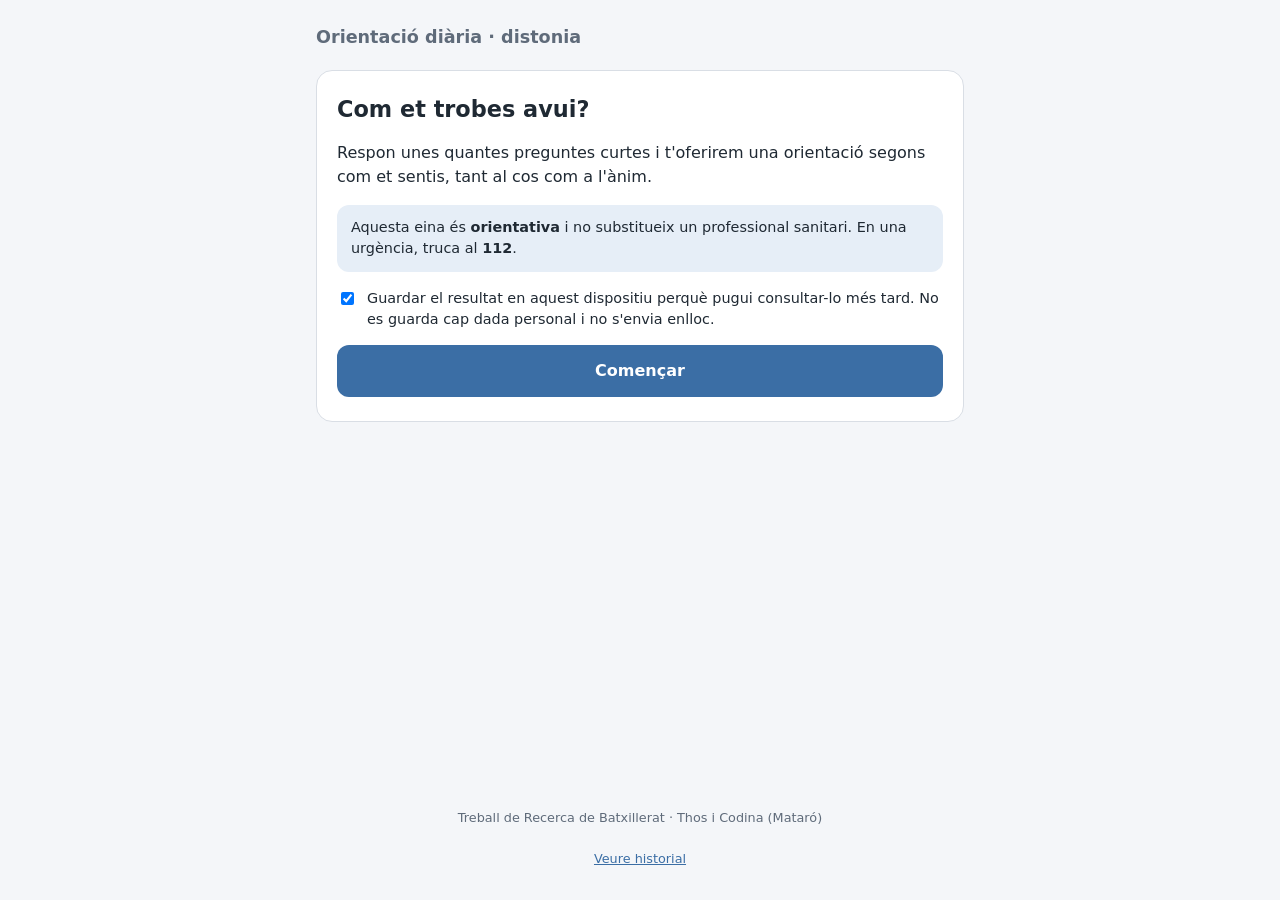
==== index.html @ a8786852 "Add files via upload" ====
<!DOCTYPE html>
<html lang="ca">
<head>
  <meta charset="utf-8">
  <meta name="viewport" content="width=device-width, initial-scale=1">
  <title>Com et trobes avui? · Orientació sobre la distonia</title>
  <style>
    :root {
      --bg: #f4f6f9; --card: #ffffff; --text: #1f2933; --muted: #5f6b7a;
      --accent: #3b6ea5; --accent-soft: #e6eef7; --border: #d9dee5;
      --neutre: #3f8f6b; --fisic: #3b6ea5; --emocional: #8a5fb0;
      --social: #c07a2c; --info: #2f8f9d; --urgent: #c0392b;
    }
    @media (prefers-color-scheme: dark) {
      :root {
        --bg: #14181d; --card: #1d232a; --text: #e8ecf0; --muted: #9aa6b2;
        --accent: #7fb0e6; --accent-soft: #263341; --border: #333c46;
        --neutre: #6fcf9f; --fisic: #7fb0e6; --emocional: #c4a0e8;
        --social: #e8a95c; --info: #6fcbd8; --urgent: #ff7b6b;
      }
    }
    * { box-sizing: border-box; }
    body {
      margin: 0; background: var(--bg); color: var(--text);
      font-family: system-ui, -apple-system, "Segoe UI", Roboto, sans-serif;
      line-height: 1.5; min-height: 100vh; display: flex; flex-direction: column;
    }
    header, main, footer { width: 100%; max-width: 680px; margin: 0 auto; padding: 0 16px; }
    header { padding-top: 24px; padding-bottom: 8px; }
    header h1 { font-size: 1.1rem; margin: 0; color: var(--muted); font-weight: 600; }
    main { flex: 1; padding-top: 12px; padding-bottom: 24px; }
    footer { padding-bottom: 24px; color: var(--muted); font-size: .8rem; text-align: center; }
    footer button { font-size: .8rem; }

    .card { background: var(--card); border: 1px solid var(--border); border-radius: 16px; padding: 24px 20px; }
    h2 { font-size: 1.4rem; line-height: 1.3; margin: 0 0 16px; }
    p { margin: 0 0 14px; }
    .muted { color: var(--muted); font-size: .9rem; }
    .progress { font-size: .85rem; color: var(--muted); margin-bottom: 8px; }
    [hidden] { display: none !important; }

    .opcions { display: flex; flex-direction: column; gap: 10px; margin-top: 8px; }
    button { font: inherit; cursor: pointer; }
    .opcio {
      text-align: left; padding: 14px 16px; border-radius: 12px; color: var(--text);
      background: var(--card); border: 1.5px solid var(--border);
    }
    .opcio:hover, .opcio:focus-visible { border-color: var(--accent); background: var(--accent-soft); outline: none; }
    .primari {
      background: var(--accent); color: #fff; border: none; border-radius: 12px;
      padding: 14px 20px; font-weight: 600; width: 100%;
    }
    @media (prefers-color-scheme: dark) { .primari { color: #0e1318; } }
    .secundari {
      background: none; border: none; color: var(--accent); padding: 8px 0; text-decoration: underline;
    }
    .fila { display: flex; gap: 12px; align-items: center; justify-content: space-between; margin-top: 16px; flex-wrap: wrap; }

    .avis { background: var(--accent-soft); border-radius: 12px; padding: 12px 14px; font-size: .9rem; margin: 16px 0; }
    label.check { display: flex; gap: 10px; align-items: flex-start; font-size: .9rem; margin: 14px 0; }
    label.check input { margin-top: 4px; }

    .final { border-left: 6px solid var(--accent); }
    .final[data-cat="neutre"] { border-left-color: var(--neutre); }
    .final[data-cat="fisic"] { border-left-color: var(--fisic); }
    .final[data-cat="emocional"] { border-left-color: var(--emocional); }
    .final[data-cat="social"] { border-left-color: var(--social); }
    .final[data-cat="info"] { border-left-color: var(--info); }
    .final[data-cat="urgent"] { border-left-color: var(--urgent); background: color-mix(in srgb, var(--urgent) 7%, var(--card)); }
    .etiqueta { display: inline-block; font-size: .75rem; font-weight: 600; padding: 2px 10px; border-radius: 99px; background: var(--accent-soft); color: var(--muted); margin-bottom: 10px; }
    .enllacos { display: flex; flex-direction: column; gap: 8px; margin: 16px 0; }
    .enllac {
      display: block; padding: 12px 14px; border-radius: 12px; border: 1.5px solid var(--border);
      color: var(--accent); text-decoration: none; font-weight: 500;
    }
    .enllac:hover { background: var(--accent-soft); }
    .tel { background: var(--urgent); color: #fff; border-color: var(--urgent); text-align: center; font-weight: 700; }
    .tel:hover { background: var(--urgent); opacity: .9; }

    table { width: 100%; border-collapse: collapse; font-size: .85rem; margin: 12px 0; }
    th, td { text-align: left; padding: 6px 8px; border-bottom: 1px solid var(--border); }
    .resum { margin-top: 20px; padding-top: 14px; border-top: 1px solid var(--border); }
    .resum summary { cursor: pointer; color: var(--muted); font-size: .9rem; }
    .resum ol { padding-left: 20px; font-size: .88rem; color: var(--muted); }
  </style>
</head>
<body>
  <header>
    <h1>Orientació diària · distonia</h1>
  </header>

  <main>
    <!-- PANTALLA D'INICI -->
    <section id="inici" class="card">
      <h2>Com et trobes avui?</h2>
      <p>Respon unes quantes preguntes curtes i t'oferirem una orientació segons com et sentis, tant al cos com a l'ànim.</p>
      <div class="avis">
        Aquesta eina és <strong>orientativa</strong> i no substitueix un professional sanitari.
        En una urgència, truca al <strong>112</strong>.
      </div>
      <label class="check">
        <input type="checkbox" id="guardar" checked>
        <span>Guardar el resultat en aquest dispositiu perquè pugui consultar-lo més tard. No es guarda cap dada personal i no s'envia enlloc.</span>
      </label>
      <button class="primari" id="btn-comencar">Començar</button>
    </section>

    <!-- PREGUNTA -->
    <section id="pregunta" class="card" hidden>
      <div class="progress" id="progres"></div>
      <h2 id="enunciat"></h2>
      <div class="opcions" id="opcions"></div>
      <div class="fila">
        <button class="secundari" id="btn-enrere">← Enrere</button>
        <button class="secundari" id="btn-reiniciar">Tornar a l'inici</button>
      </div>
    </section>

    <!-- RESULTAT -->
    <section id="resultat" class="card final" hidden>
      <span class="etiqueta" id="r-cat"></span>
      <h2 id="r-titol"></h2>
      <p id="r-text"></p>
      <div class="enllacos" id="r-enllacos"></div>
      <div class="avis">Aquesta orientació no és un diagnòstic. Si tens dubtes, consulta el teu metge.</div>
      <button class="primari" id="btn-nou">Fer-ho una altra vegada</button>
      <div class="fila">
        <button class="secundari" id="btn-enrere-r">← Revisar l'última resposta</button>
      </div>
      <details class="resum">
        <summary>Veure el meu recorregut</summary>
        <ol id="r-cami"></ol>
      </details>
    </section>

    <!-- HISTORIAL -->
    <section id="historial" class="card" hidden>
      <h2>Historial en aquest dispositiu</h2>
      <p class="muted">Només es guarda al teu navegador. Si esborres les dades del navegador, desapareix.</p>
      <div id="h-contingut"></div>
      <div class="fila">
        <button class="secundari" id="btn-csv">Descarregar CSV</button>
        <button class="secundari" id="btn-esborrar">Esborrar historial</button>
        <button class="secundari" id="btn-tancar-h">Tancar</button>
      </div>
    </section>
  </main>

  <footer>
    <p>Treball de Recerca de Batxillerat · Thos i Codina (Mataró)</p>
    <button class="secundari" id="btn-historial">Veure historial</button>
  </footer>

  <script src="arbre.js"></script>
  <script>
    const $ = (id) => document.getElementById(id);
    const CLAU = "distonia_historial_v1";
    const seccions = ["inici", "pregunta", "resultat", "historial"];

    let actual = INICI;       // codi del node que es mostra
    let cami = [];            // [{id, i}] respostes donades
    let guardatTs = null;     // marca de temps del registre guardat en aquest recorregut
    let seccioAnterior = "inici";

    function mostra(nom) {
      seccions.forEach((s) => { $(s).hidden = s !== nom; });
      window.scrollTo({ top: 0 });
    }

    function comencar() {
      actual = INICI; cami = []; guardatTs = null;
      renderPregunta();
    }

    function renderPregunta() {
      const n = NODES[actual];
      $("progres").textContent = "Pregunta " + (cami.length + 1);
      $("enunciat").textContent = n.t;
      const cont = $("opcions");
      cont.replaceChildren();
      n.o.forEach(([text], i) => {
        const b = document.createElement("button");
        b.className = "opcio";
        b.textContent = text;
        b.addEventListener("click", () => triar(i));
        cont.appendChild(b);
      });
      $("btn-enrere").style.visibility = cami.length ? "visible" : "hidden";
      mostra("pregunta");
    }

    function triar(i) {
      cami.push({ id: actual, i });
      const seguent = NODES[actual].o[i][1];
      if (FINALS[seguent]) {
        renderResultat(seguent);
      } else {
        actual = seguent;
        renderPregunta();
      }
    }

    function enrere() {
      if (!cami.length) return;
      eliminaGuardat();
      const ultim = cami.pop();
      actual = ultim.id;
      renderPregunta();
    }

    function renderResultat(codi) {
      const f = FINALS[codi];
      const sec = $("resultat");
      sec.dataset.cat = f.cat;
      $("r-cat").textContent = CATEGORIES[f.cat];
      $("r-titol").textContent = f.titol;
      $("r-text").textContent = f.text;

      const cont = $("r-enllacos");
      cont.replaceChildren();
      (f.tels || []).forEach(([etiq, num]) => {
        const a = document.createElement("a");
        a.className = "enllac tel";
        a.href = "tel:" + num;
        a.textContent = etiq;
        cont.appendChild(a);
      });
      (f.links || []).forEach(([etiq, url]) => {
        const a = document.createElement("a");
        a.className = "enllac";
        a.href = url; a.target = "_blank"; a.rel = "noopener noreferrer";
        a.textContent = etiq + " ↗";
        cont.appendChild(a);
      });

      const ol = $("r-cami");
      ol.replaceChildren();
      cami.forEach(({ id, i }) => {
        const li = document.createElement("li");
        li.textContent = NODES[id].t + " → " + NODES[id].o[i][0];
        ol.appendChild(li);
      });

      if ($("guardar").checked) guardaResultat(codi);
      mostra("resultat");
    }

    // ---------- Historial (localStorage, anònim) ----------
    function llegeixHistorial() {
      try { return JSON.parse(localStorage.getItem(CLAU)) || []; } catch (e) { return []; }
    }
    function escriuHistorial(llista) {
      try { localStorage.setItem(CLAU, JSON.stringify(llista)); } catch (e) { /* sense emmagatzematge */ }
    }
    function guardaResultat(codi) {
      const ts = Date.now();
      guardatTs = ts;
      const llista = llegeixHistorial();
      llista.push({
        ts,
        data: new Date(ts).toISOString(),
        cami: cami.map((p) => p.id + ":" + p.i).join(">"),
        final: codi,
        categoria: FINALS[codi].cat,
        preguntes: cami.length
      });
      escriuHistorial(llista);
    }
    function eliminaGuardat() {
      if (guardatTs === null) return;
      escriuHistorial(llegeixHistorial().filter((r) => r.ts !== guardatTs));
      guardatTs = null;
    }
    function mostraHistorial() {
      seccioAnterior = seccions.find((s) => !$(s).hidden) || "inici";
      const llista = llegeixHistorial();
      const cont = $("h-contingut");
      cont.replaceChildren();
      if (!llista.length) {
        const p = document.createElement("p");
        p.textContent = "Encara no hi ha cap resultat guardat.";
        cont.appendChild(p);
      } else {
        const t = document.createElement("table");
        t.innerHTML = "<thead><tr><th>Data</th><th>Final</th><th>Tipus</th></tr></thead>";
        const tb = document.createElement("tbody");
        llista.slice().reverse().forEach((r) => {
          const tr = document.createElement("tr");
          [new Date(r.ts).toLocaleString("ca-ES"), FINALS[r.final] ? FINALS[r.final].titol : r.final, CATEGORIES[r.categoria] || r.categoria]
            .forEach((v) => { const td = document.createElement("td"); td.textContent = v; tr.appendChild(td); });
          tb.appendChild(tr);
        });
        t.appendChild(tb);
        cont.appendChild(t);
      }
      mostra("historial");
    }
    function descarregaCSV() {
      const llista = llegeixHistorial();
      const cap = ["data", "cami", "final", "categoria", "preguntes"];
      const files = llista.map((r) => cap.map((c) => '"' + String(r[c]).replace(/"/g, '""') + '"').join(","));
      const csv = [cap.join(",")].concat(files).join("\n");
      const a = document.createElement("a");
      a.href = URL.createObjectURL(new Blob([csv], { type: "text/csv;charset=utf-8" }));
      a.download = "historial_distonia.csv";
      a.click();
      URL.revokeObjectURL(a.href);
    }

    // ---------- Esdeveniments ----------
    $("btn-comencar").addEventListener("click", comencar);
    $("btn-enrere").addEventListener("click", enrere);
    $("btn-enrere-r").addEventListener("click", enrere);
    $("btn-reiniciar").addEventListener("click", () => { cami = []; guardatTs = null; mostra("inici"); });
    $("btn-nou").addEventListener("click", comencar);
    $("btn-historial").addEventListener("click", mostraHistorial);
    $("btn-tancar-h").addEventListener("click", () => mostra(seccioAnterior === "historial" ? "inici" : seccioAnterior));
    $("btn-csv").addEventListener("click", descarregaCSV);
    $("btn-esborrar").addEventListener("click", () => {
      if (confirm("Vols esborrar tot l'historial d'aquest dispositiu?")) { escriuHistorial([]); mostraHistorial(); }
    });
  </script>
</body>
</html>
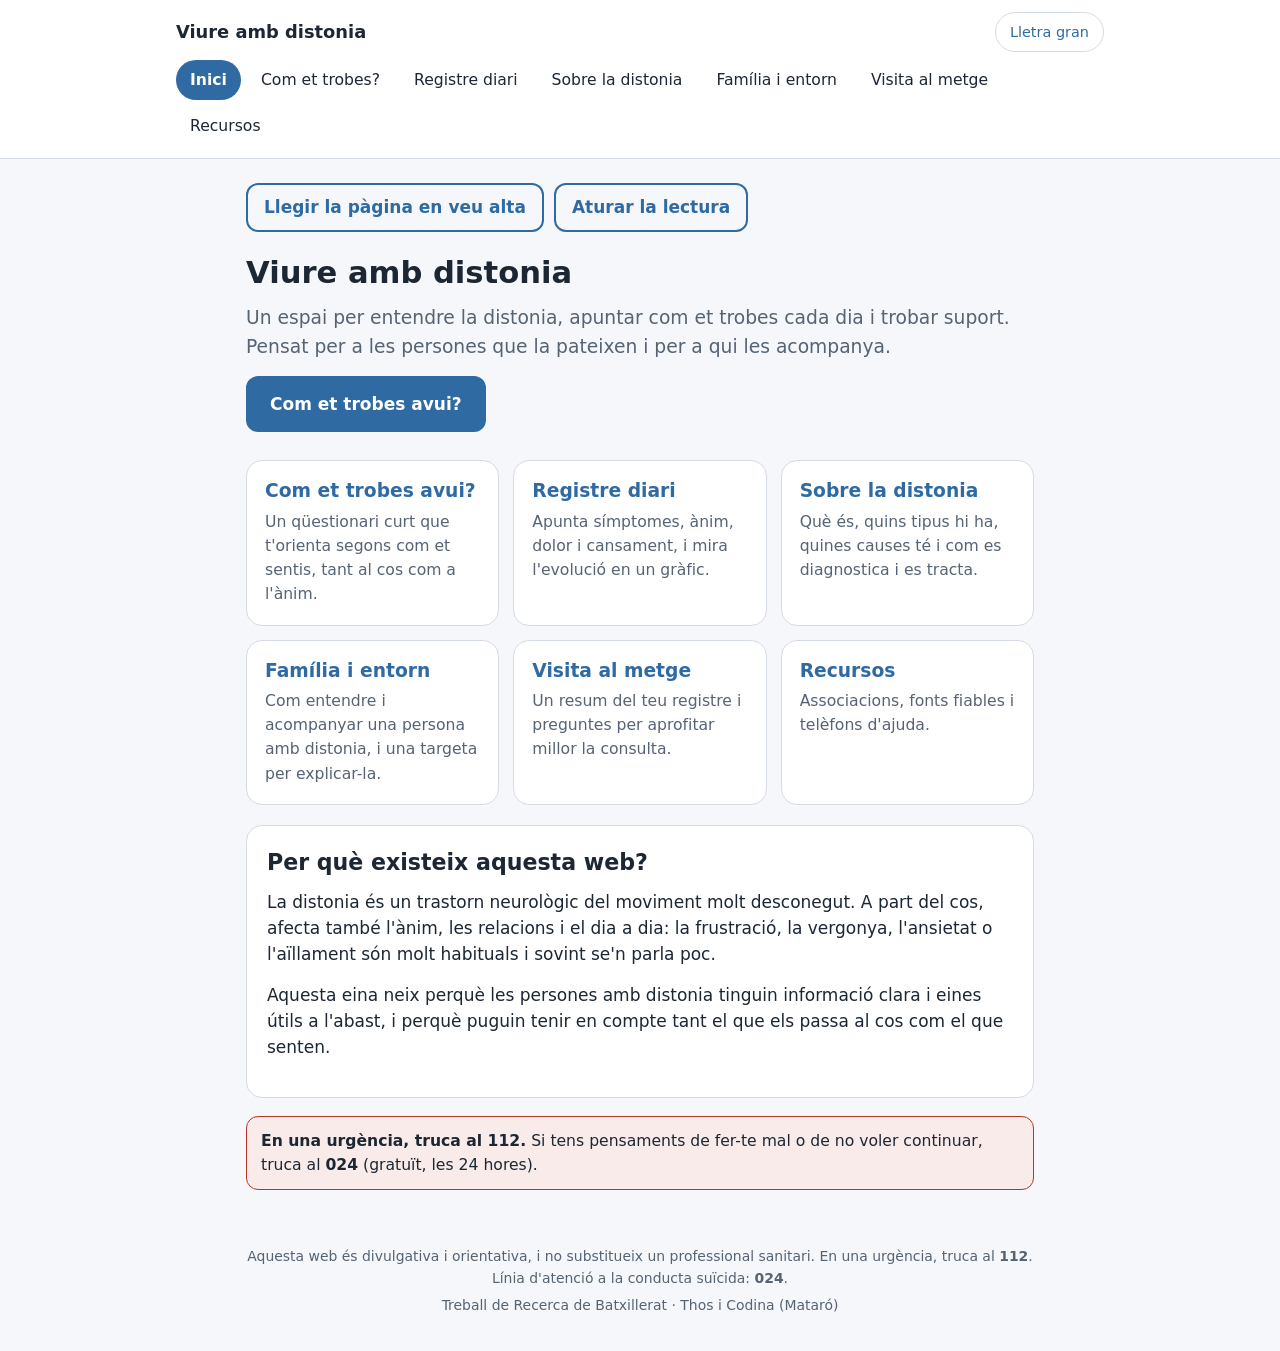
==== commit df1fcd49: "Add files via upload" ====
--- a/index.html
+++ b/index.html
@@ -3,322 +3,60 @@
 <head>
   <meta charset="utf-8">
   <meta name="viewport" content="width=device-width, initial-scale=1">
-  <title>Com et trobes avui? · Orientació sobre la distonia</title>
-  <style>
-    :root {
-      --bg: #f4f6f9; --card: #ffffff; --text: #1f2933; --muted: #5f6b7a;
-      --accent: #3b6ea5; --accent-soft: #e6eef7; --border: #d9dee5;
-      --neutre: #3f8f6b; --fisic: #3b6ea5; --emocional: #8a5fb0;
-      --social: #c07a2c; --info: #2f8f9d; --urgent: #c0392b;
-    }
-    @media (prefers-color-scheme: dark) {
-      :root {
-        --bg: #14181d; --card: #1d232a; --text: #e8ecf0; --muted: #9aa6b2;
-        --accent: #7fb0e6; --accent-soft: #263341; --border: #333c46;
-        --neutre: #6fcf9f; --fisic: #7fb0e6; --emocional: #c4a0e8;
-        --social: #e8a95c; --info: #6fcbd8; --urgent: #ff7b6b;
-      }
-    }
-    * { box-sizing: border-box; }
-    body {
-      margin: 0; background: var(--bg); color: var(--text);
-      font-family: system-ui, -apple-system, "Segoe UI", Roboto, sans-serif;
-      line-height: 1.5; min-height: 100vh; display: flex; flex-direction: column;
-    }
-    header, main, footer { width: 100%; max-width: 680px; margin: 0 auto; padding: 0 16px; }
-    header { padding-top: 24px; padding-bottom: 8px; }
-    header h1 { font-size: 1.1rem; margin: 0; color: var(--muted); font-weight: 600; }
-    main { flex: 1; padding-top: 12px; padding-bottom: 24px; }
-    footer { padding-bottom: 24px; color: var(--muted); font-size: .8rem; text-align: center; }
-    footer button { font-size: .8rem; }
+  <meta name="description" content="Informació, orientació i registre diari per a persones amb distonia i per a qui les acompanya.">
+  <title>Viure amb distonia · Informació, orientació i acompanyament</title>
+  <link rel="stylesheet" href="style.css">
+</head>
+<body data-llegir>
+  <div id="capcalera"></div>
 
-    .card { background: var(--card); border: 1px solid var(--border); border-radius: 16px; padding: 24px 20px; }
-    h2 { font-size: 1.4rem; line-height: 1.3; margin: 0 0 16px; }
-    p { margin: 0 0 14px; }
-    .muted { color: var(--muted); font-size: .9rem; }
-    .progress { font-size: .85rem; color: var(--muted); margin-bottom: 8px; }
-    [hidden] { display: none !important; }
-
-    .opcions { display: flex; flex-direction: column; gap: 10px; margin-top: 8px; }
-    button { font: inherit; cursor: pointer; }
-    .opcio {
-      text-align: left; padding: 14px 16px; border-radius: 12px; color: var(--text);
-      background: var(--card); border: 1.5px solid var(--border);
-    }
-    .opcio:hover, .opcio:focus-visible { border-color: var(--accent); background: var(--accent-soft); outline: none; }
-    .primari {
-      background: var(--accent); color: #fff; border: none; border-radius: 12px;
-      padding: 14px 20px; font-weight: 600; width: 100%;
-    }
-    @media (prefers-color-scheme: dark) { .primari { color: #0e1318; } }
-    .secundari {
-      background: none; border: none; color: var(--accent); padding: 8px 0; text-decoration: underline;
-    }
-    .fila { display: flex; gap: 12px; align-items: center; justify-content: space-between; margin-top: 16px; flex-wrap: wrap; }
-
-    .avis { background: var(--accent-soft); border-radius: 12px; padding: 12px 14px; font-size: .9rem; margin: 16px 0; }
-    label.check { display: flex; gap: 10px; align-items: flex-start; font-size: .9rem; margin: 14px 0; }
-    label.check input { margin-top: 4px; }
-
-    .final { border-left: 6px solid var(--accent); }
-    .final[data-cat="neutre"] { border-left-color: var(--neutre); }
-    .final[data-cat="fisic"] { border-left-color: var(--fisic); }
-    .final[data-cat="emocional"] { border-left-color: var(--emocional); }
-    .final[data-cat="social"] { border-left-color: var(--social); }
-    .final[data-cat="info"] { border-left-color: var(--info); }
-    .final[data-cat="urgent"] { border-left-color: var(--urgent); background: color-mix(in srgb, var(--urgent) 7%, var(--card)); }
-    .etiqueta { display: inline-block; font-size: .75rem; font-weight: 600; padding: 2px 10px; border-radius: 99px; background: var(--accent-soft); color: var(--muted); margin-bottom: 10px; }
-    .enllacos { display: flex; flex-direction: column; gap: 8px; margin: 16px 0; }
-    .enllac {
-      display: block; padding: 12px 14px; border-radius: 12px; border: 1.5px solid var(--border);
-      color: var(--accent); text-decoration: none; font-weight: 500;
-    }
-    .enllac:hover { background: var(--accent-soft); }
-    .tel { background: var(--urgent); color: #fff; border-color: var(--urgent); text-align: center; font-weight: 700; }
-    .tel:hover { background: var(--urgent); opacity: .9; }
-
-    table { width: 100%; border-collapse: collapse; font-size: .85rem; margin: 12px 0; }
-    th, td { text-align: left; padding: 6px 8px; border-bottom: 1px solid var(--border); }
-    .resum { margin-top: 20px; padding-top: 14px; border-top: 1px solid var(--border); }
-    .resum summary { cursor: pointer; color: var(--muted); font-size: .9rem; }
-    .resum ol { padding-left: 20px; font-size: .88rem; color: var(--muted); }
-  </style>
-</head>
-<body>
-  <header>
-    <h1>Orientació diària · distonia</h1>
-  </header>
-
-  <main>
-    <!-- PANTALLA D'INICI -->
-    <section id="inici" class="card">
-      <h2>Com et trobes avui?</h2>
-      <p>Respon unes quantes preguntes curtes i t'oferirem una orientació segons com et sentis, tant al cos com a l'ànim.</p>
-      <div class="avis">
-        Aquesta eina és <strong>orientativa</strong> i no substitueix un professional sanitari.
-        En una urgència, truca al <strong>112</strong>.
-      </div>
-      <label class="check">
-        <input type="checkbox" id="guardar" checked>
-        <span>Guardar el resultat en aquest dispositiu perquè pugui consultar-lo més tard. No es guarda cap dada personal i no s'envia enlloc.</span>
-      </label>
-      <button class="primari" id="btn-comencar">Començar</button>
+  <main id="contingut">
+    <section class="hero">
+      <h1>Viure amb distonia</h1>
+      <p class="lead">Un espai per entendre la distonia, apuntar com et trobes cada dia i trobar suport. Pensat per a les persones que la pateixen i per a qui les acompanya.</p>
+      <a class="btn" href="orientacio.html">Com et trobes avui?</a>
     </section>
 
-    <!-- PREGUNTA -->
-    <section id="pregunta" class="card" hidden>
-      <div class="progress" id="progres"></div>
-      <h2 id="enunciat"></h2>
-      <div class="opcions" id="opcions"></div>
-      <div class="fila">
-        <button class="secundari" id="btn-enrere">← Enrere</button>
-        <button class="secundari" id="btn-reiniciar">Tornar a l'inici</button>
-      </div>
+    <section class="graella" aria-label="Seccions de la web">
+      <a class="targeta" href="orientacio.html">
+        <h2>Com et trobes avui?</h2>
+        <p>Un qüestionari curt que t'orienta segons com et sentis, tant al cos com a l'ànim.</p>
+      </a>
+      <a class="targeta" href="registre.html">
+        <h2>Registre diari</h2>
+        <p>Apunta símptomes, ànim, dolor i cansament, i mira l'evolució en un gràfic.</p>
+      </a>
+      <a class="targeta" href="informacio.html">
+        <h2>Sobre la distonia</h2>
+        <p>Què és, quins tipus hi ha, quines causes té i com es diagnostica i es tracta.</p>
+      </a>
+      <a class="targeta" href="entorn.html">
+        <h2>Família i entorn</h2>
+        <p>Com entendre i acompanyar una persona amb distonia, i una targeta per explicar-la.</p>
+      </a>
+      <a class="targeta" href="visita.html">
+        <h2>Visita al metge</h2>
+        <p>Un resum del teu registre i preguntes per aprofitar millor la consulta.</p>
+      </a>
+      <a class="targeta" href="recursos.html">
+        <h2>Recursos</h2>
+        <p>Associacions, fonts fiables i telèfons d'ajuda.</p>
+      </a>
     </section>
 
-    <!-- RESULTAT -->
-    <section id="resultat" class="card final" hidden>
-      <span class="etiqueta" id="r-cat"></span>
-      <h2 id="r-titol"></h2>
-      <p id="r-text"></p>
-      <div class="enllacos" id="r-enllacos"></div>
-      <div class="avis">Aquesta orientació no és un diagnòstic. Si tens dubtes, consulta el teu metge.</div>
-      <button class="primari" id="btn-nou">Fer-ho una altra vegada</button>
-      <div class="fila">
-        <button class="secundari" id="btn-enrere-r">← Revisar l'última resposta</button>
-      </div>
-      <details class="resum">
-        <summary>Veure el meu recorregut</summary>
-        <ol id="r-cami"></ol>
-      </details>
+    <section class="card">
+      <h2>Per què existeix aquesta web?</h2>
+      <p>La distonia és un trastorn neurològic del moviment molt desconegut. A part del cos, afecta també l'ànim, les relacions i el dia a dia: la frustració, la vergonya, l'ansietat o l'aïllament són molt habituals i sovint se'n parla poc.</p>
+      <p>Aquesta eina neix perquè les persones amb distonia tinguin informació clara i eines útils a l'abast, i perquè puguin tenir en compte tant el que els passa al cos com el que senten.</p>
     </section>
 
-    <!-- HISTORIAL -->
-    <section id="historial" class="card" hidden>
-      <h2>Historial en aquest dispositiu</h2>
-      <p class="muted">Només es guarda al teu navegador. Si esborres les dades del navegador, desapareix.</p>
-      <div id="h-contingut"></div>
-      <div class="fila">
-        <button class="secundari" id="btn-csv">Descarregar CSV</button>
-        <button class="secundari" id="btn-esborrar">Esborrar historial</button>
-        <button class="secundari" id="btn-tancar-h">Tancar</button>
-      </div>
-    </section>
+    <div class="avis urgent">
+      <strong>En una urgència, truca al 112.</strong> Si tens pensaments de fer-te mal o de no voler continuar, truca al <strong>024</strong> (gratuït, les 24 hores).
+    </div>
   </main>
 
-  <footer>
-    <p>Treball de Recerca de Batxillerat · Thos i Codina (Mataró)</p>
-    <button class="secundari" id="btn-historial">Veure historial</button>
-  </footer>
-
-  <script src="arbre.js"></script>
-  <script>
-    const $ = (id) => document.getElementById(id);
-    const CLAU = "distonia_historial_v1";
-    const seccions = ["inici", "pregunta", "resultat", "historial"];
-
-    let actual = INICI;       // codi del node que es mostra
-    let cami = [];            // [{id, i}] respostes donades
-    let guardatTs = null;     // marca de temps del registre guardat en aquest recorregut
-    let seccioAnterior = "inici";
-
-    function mostra(nom) {
-      seccions.forEach((s) => { $(s).hidden = s !== nom; });
-      window.scrollTo({ top: 0 });
-    }
-
-    function comencar() {
-      actual = INICI; cami = []; guardatTs = null;
-      renderPregunta();
-    }
-
-    function renderPregunta() {
-      const n = NODES[actual];
-      $("progres").textContent = "Pregunta " + (cami.length + 1);
-      $("enunciat").textContent = n.t;
-      const cont = $("opcions");
-      cont.replaceChildren();
-      n.o.forEach(([text], i) => {
-        const b = document.createElement("button");
-        b.className = "opcio";
-        b.textContent = text;
-        b.addEventListener("click", () => triar(i));
-        cont.appendChild(b);
-      });
-      $("btn-enrere").style.visibility = cami.length ? "visible" : "hidden";
-      mostra("pregunta");
-    }
-
-    function triar(i) {
-      cami.push({ id: actual, i });
-      const seguent = NODES[actual].o[i][1];
-      if (FINALS[seguent]) {
-        renderResultat(seguent);
-      } else {
-        actual = seguent;
-        renderPregunta();
-      }
-    }
-
-    function enrere() {
-      if (!cami.length) return;
-      eliminaGuardat();
-      const ultim = cami.pop();
-      actual = ultim.id;
-      renderPregunta();
-    }
-
-    function renderResultat(codi) {
-      const f = FINALS[codi];
-      const sec = $("resultat");
-      sec.dataset.cat = f.cat;
-      $("r-cat").textContent = CATEGORIES[f.cat];
-      $("r-titol").textContent = f.titol;
-      $("r-text").textContent = f.text;
-
-      const cont = $("r-enllacos");
-      cont.replaceChildren();
-      (f.tels || []).forEach(([etiq, num]) => {
-        const a = document.createElement("a");
-        a.className = "enllac tel";
-        a.href = "tel:" + num;
-        a.textContent = etiq;
-        cont.appendChild(a);
-      });
-      (f.links || []).forEach(([etiq, url]) => {
-        const a = document.createElement("a");
-        a.className = "enllac";
-        a.href = url; a.target = "_blank"; a.rel = "noopener noreferrer";
-        a.textContent = etiq + " ↗";
-        cont.appendChild(a);
-      });
-
-      const ol = $("r-cami");
-      ol.replaceChildren();
-      cami.forEach(({ id, i }) => {
-        const li = document.createElement("li");
-        li.textContent = NODES[id].t + " → " + NODES[id].o[i][0];
-        ol.appendChild(li);
-      });
-
-      if ($("guardar").checked) guardaResultat(codi);
-      mostra("resultat");
-    }
-
-    // ---------- Historial (localStorage, anònim) ----------
-    function llegeixHistorial() {
-      try { return JSON.parse(localStorage.getItem(CLAU)) || []; } catch (e) { return []; }
-    }
-    function escriuHistorial(llista) {
-      try { localStorage.setItem(CLAU, JSON.stringify(llista)); } catch (e) { /* sense emmagatzematge */ }
-    }
-    function guardaResultat(codi) {
-      const ts = Date.now();
-      guardatTs = ts;
-      const llista = llegeixHistorial();
-      llista.push({
-        ts,
-        data: new Date(ts).toISOString(),
-        cami: cami.map((p) => p.id + ":" + p.i).join(">"),
-        final: codi,
-        categoria: FINALS[codi].cat,
-        preguntes: cami.length
-      });
-      escriuHistorial(llista);
-    }
-    function eliminaGuardat() {
-      if (guardatTs === null) return;
-      escriuHistorial(llegeixHistorial().filter((r) => r.ts !== guardatTs));
-      guardatTs = null;
-    }
-    function mostraHistorial() {
-      seccioAnterior = seccions.find((s) => !$(s).hidden) || "inici";
-      const llista = llegeixHistorial();
-      const cont = $("h-contingut");
-      cont.replaceChildren();
-      if (!llista.length) {
-        const p = document.createElement("p");
-        p.textContent = "Encara no hi ha cap resultat guardat.";
-        cont.appendChild(p);
-      } else {
-        const t = document.createElement("table");
-        t.innerHTML = "<thead><tr><th>Data</th><th>Final</th><th>Tipus</th></tr></thead>";
-        const tb = document.createElement("tbody");
-        llista.slice().reverse().forEach((r) => {
-          const tr = document.createElement("tr");
-          [new Date(r.ts).toLocaleString("ca-ES"), FINALS[r.final] ? FINALS[r.final].titol : r.final, CATEGORIES[r.categoria] || r.categoria]
-            .forEach((v) => { const td = document.createElement("td"); td.textContent = v; tr.appendChild(td); });
-          tb.appendChild(tr);
-        });
-        t.appendChild(tb);
-        cont.appendChild(t);
-      }
-      mostra("historial");
-    }
-    function descarregaCSV() {
-      const llista = llegeixHistorial();
-      const cap = ["data", "cami", "final", "categoria", "preguntes"];
-      const files = llista.map((r) => cap.map((c) => '"' + String(r[c]).replace(/"/g, '""') + '"').join(","));
-      const csv = [cap.join(",")].concat(files).join("\n");
-      const a = document.createElement("a");
-      a.href = URL.createObjectURL(new Blob([csv], { type: "text/csv;charset=utf-8" }));
-      a.download = "historial_distonia.csv";
-      a.click();
-      URL.revokeObjectURL(a.href);
-    }
-
-    // ---------- Esdeveniments ----------
-    $("btn-comencar").addEventListener("click", comencar);
-    $("btn-enrere").addEventListener("click", enrere);
-    $("btn-enrere-r").addEventListener("click", enrere);
-    $("btn-reiniciar").addEventListener("click", () => { cami = []; guardatTs = null; mostra("inici"); });
-    $("btn-nou").addEventListener("click", comencar);
-    $("btn-historial").addEventListener("click", mostraHistorial);
-    $("btn-tancar-h").addEventListener("click", () => mostra(seccioAnterior === "historial" ? "inici" : seccioAnterior));
-    $("btn-csv").addEventListener("click", descarregaCSV);
-    $("btn-esborrar").addEventListener("click", () => {
-      if (confirm("Vols esborrar tot l'historial d'aquest dispositiu?")) { escriuHistorial([]); mostraHistorial(); }
-    });
-  </script>
+  <div id="peu"></div>
+  <script src="common.js"></script>
+  <script src="veu.js"></script>
 </body>
 </html>
--- a/style.css
+++ b/style.css
@@ -0,0 +1,180 @@
+/* ============================================================
+   ESTIL COMÚ DE LA WEB
+   Pensat per ser fàcil de llegir i de prémer (botons grans),
+   amb mode fosc automàtic i un botó de "lletra gran".
+   ============================================================ */
+:root {
+  --bg: #f5f7fa; --card: #ffffff; --text: #1c2733; --muted: #566373;
+  --accent: #2f6aa3; --accent-soft: #e5eef8; --on-accent: #ffffff; --border: #d5dce4;
+  --neutre: #2f8660; --fisic: #2f6aa3; --emocional: #7d52a8;
+  --social: #b86d1c; --info: #23828f; --urgent: #b5372a;
+  --radius: 16px;
+}
+@media (prefers-color-scheme: dark) {
+  :root {
+    --bg: #13171c; --card: #1c2229; --text: #e9edf1; --muted: #a0abb7;
+    --accent: #7fb0e6; --accent-soft: #263341; --on-accent: #0e1318; --border: #323b45;
+    --neutre: #6fcf9f; --fisic: #7fb0e6; --emocional: #c4a0e8;
+    --social: #e8a95c; --info: #6fcbd8; --urgent: #ff8a7a;
+  }
+}
+* { box-sizing: border-box; }
+html { font-size: 17px; }
+html.gran { font-size: 21px; }
+body {
+  margin: 0; background: var(--bg); color: var(--text);
+  font-family: system-ui, -apple-system, "Segoe UI", Roboto, sans-serif;
+  line-height: 1.55; min-height: 100vh; display: flex; flex-direction: column;
+}
+a { color: var(--accent); }
+h1 { font-size: 1.8rem; line-height: 1.25; margin: 0 0 12px; }
+h2 { font-size: 1.3rem; line-height: 1.3; margin: 0 0 12px; }
+h3 { font-size: 1.1rem; margin: 18px 0 6px; }
+p { margin: 0 0 14px; }
+ul, ol { margin: 0 0 14px; padding-left: 22px; }
+li { margin-bottom: 6px; }
+[hidden] { display: none !important; }
+.muted { color: var(--muted); font-size: .9rem; }
+.lead { font-size: 1.1rem; color: var(--muted); }
+
+/* ---------- Capçalera i menú ---------- */
+.salta { position: absolute; left: -999px; top: 0; background: var(--accent); color: var(--on-accent); padding: 10px 14px; z-index: 10; }
+.salta:focus { left: 8px; top: 8px; }
+.cap { background: var(--card); border-bottom: 1px solid var(--border); }
+.cap-in { max-width: 960px; margin: 0 auto; padding: 12px 16px 4px; display: flex; flex-wrap: wrap; gap: 8px 16px; align-items: center; justify-content: space-between; }
+.marca { font-weight: 700; color: var(--text); text-decoration: none; font-size: 1.05rem; }
+.btn-mida { font: inherit; font-size: .85rem; cursor: pointer; background: none; color: var(--accent); border: 1.5px solid var(--border); border-radius: 99px; padding: 6px 14px; min-height: 40px; }
+.btn-mida[aria-pressed="true"] { background: var(--accent-soft); border-color: var(--accent); }
+.cap nav { max-width: 960px; margin: 0 auto; padding: 4px 16px 12px; }
+.cap nav ul { list-style: none; margin: 0; padding: 0; display: flex; flex-wrap: wrap; gap: 6px; }
+.cap nav li { margin: 0; }
+.cap nav a { display: block; padding: 8px 14px; border-radius: 99px; text-decoration: none; color: var(--text); font-size: .92rem; min-height: 40px; }
+.cap nav a:hover { background: var(--accent-soft); }
+.cap nav a[aria-current="page"] { background: var(--accent); color: var(--on-accent); font-weight: 600; }
+
+main { width: 100%; max-width: 820px; margin: 0 auto; padding: 24px 16px 32px; flex: 1; }
+.pie { max-width: 820px; margin: 0 auto; padding: 8px 16px 28px; color: var(--muted); font-size: .82rem; text-align: center; width: 100%; }
+.pie p { margin-bottom: 6px; }
+
+/* ---------- Components ---------- */
+.card { background: var(--card); border: 1px solid var(--border); border-radius: var(--radius); padding: 22px 20px; margin-bottom: 18px; }
+.avis { background: var(--accent-soft); border-radius: 12px; padding: 12px 14px; font-size: .92rem; margin: 16px 0; }
+.avis.urgent { background: color-mix(in srgb, var(--urgent) 10%, var(--card)); border: 1.5px solid var(--urgent); }
+.error { color: var(--urgent); font-weight: 600; }
+
+.btn, .btn-sec {
+  display: inline-block; font: inherit; cursor: pointer; text-align: center; text-decoration: none;
+  border-radius: 12px; padding: 13px 22px; min-height: 48px; font-weight: 600;
+}
+.btn { background: var(--accent); color: var(--on-accent); border: 2px solid var(--accent); }
+.btn-sec { background: none; color: var(--accent); border: 2px solid var(--accent); }
+.btn:hover { opacity: .92; }
+.btn-sec:hover { background: var(--accent-soft); }
+.btn.bloc, .btn-sec.bloc { display: block; width: 100%; }
+
+/* ---------- Veu ---------- */
+.barra-veu { display: flex; flex-wrap: wrap; gap: 10px; align-items: center; margin: 0 0 14px; }
+.barra-veu .btn-sec { padding: 9px 16px; min-height: 44px; }
+.veu-estat { min-height: 1.5em; margin: 6px 0 10px; }
+.opcio .num { font-weight: 700; margin-right: 8px; color: var(--accent); }
+.opcio.triada { border-color: var(--accent); background: var(--accent-soft); outline: 3px solid var(--accent); }
+fieldset.veu { border: 1.5px solid var(--border); border-radius: 12px; padding: 12px 14px; margin: 16px 0; }
+.fila { display: flex; gap: 12px; align-items: center; justify-content: space-between; margin-top: 16px; flex-wrap: wrap; }
+.fila.esquerra { justify-content: flex-start; }
+button.enllac-btn { font: inherit; background: none; border: none; color: var(--accent); text-decoration: underline; cursor: pointer; padding: 10px 0; min-height: 44px; }
+
+.hero { padding: 8px 0 20px; }
+.graella { display: grid; grid-template-columns: repeat(auto-fit, minmax(240px, 1fr)); gap: 14px; margin: 8px 0 20px; }
+.targeta { display: block; background: var(--card); border: 1.5px solid var(--border); border-radius: var(--radius); padding: 18px; text-decoration: none; color: var(--text); }
+.targeta:hover, .targeta:focus-visible { border-color: var(--accent); background: var(--accent-soft); outline: none; }
+.targeta h2 { font-size: 1.1rem; margin-bottom: 6px; color: var(--accent); }
+.targeta p { margin: 0; font-size: .92rem; color: var(--muted); }
+
+/* ---------- Formularis ---------- */
+.camp { display: block; margin: 0 0 16px; font-weight: 600; }
+.camp input[type="text"], .camp input[type="date"], .camp textarea, .camp select {
+  display: block; width: 100%; margin-top: 6px; font: inherit; font-weight: 400; color: var(--text);
+  background: var(--bg); border: 1.5px solid var(--border); border-radius: 10px; padding: 11px 12px; min-height: 48px;
+}
+.camp textarea { resize: vertical; }
+fieldset { border: none; padding: 0; margin: 0 0 18px; }
+legend { font-weight: 600; margin-bottom: 8px; padding: 0; }
+.chips { display: flex; flex-wrap: wrap; gap: 8px; }
+.chip { position: relative; display: block; }
+.chip input { position: absolute; opacity: 0; width: 100%; height: 100%; margin: 0; cursor: pointer; }
+.chip span { display: block; padding: 11px 14px; min-height: 48px; border: 1.5px solid var(--border); border-radius: 12px; background: var(--card); font-size: .92rem; }
+.chip:hover span { border-color: var(--accent); }
+.chip input:checked + span { background: var(--accent); border-color: var(--accent); color: var(--on-accent); font-weight: 600; }
+.chip input:focus-visible + span { outline: 3px solid var(--accent); outline-offset: 2px; }
+
+/* ---------- Qüestionari ---------- */
+.progress { font-size: .85rem; color: var(--muted); margin-bottom: 8px; }
+.opcions { display: flex; flex-direction: column; gap: 10px; margin-top: 8px; }
+.opcio { font: inherit; cursor: pointer; text-align: left; padding: 15px 16px; min-height: 52px; border-radius: 12px; color: var(--text); background: var(--card); border: 1.5px solid var(--border); }
+.opcio:hover, .opcio:focus-visible { border-color: var(--accent); background: var(--accent-soft); outline: none; }
+label.check { display: flex; gap: 10px; align-items: flex-start; font-size: .92rem; margin: 14px 0; }
+label.check input { margin-top: 5px; width: 20px; height: 20px; flex: none; }
+.final { border-left: 6px solid var(--accent); }
+.final[data-cat="neutre"] { border-left-color: var(--neutre); }
+.final[data-cat="fisic"] { border-left-color: var(--fisic); }
+.final[data-cat="emocional"] { border-left-color: var(--emocional); }
+.final[data-cat="social"] { border-left-color: var(--social); }
+.final[data-cat="info"] { border-left-color: var(--info); }
+.final[data-cat="urgent"] { border-left-color: var(--urgent); background: color-mix(in srgb, var(--urgent) 7%, var(--card)); }
+.etiqueta { display: inline-block; font-size: .75rem; font-weight: 600; padding: 2px 10px; border-radius: 99px; background: var(--accent-soft); color: var(--muted); margin-bottom: 10px; }
+.enllacos { display: flex; flex-direction: column; gap: 8px; margin: 16px 0; }
+.enllac { display: block; padding: 13px 14px; border-radius: 12px; border: 1.5px solid var(--border); color: var(--accent); text-decoration: none; font-weight: 500; }
+.enllac:hover { background: var(--accent-soft); }
+.tel { background: var(--urgent); color: #fff; border-color: var(--urgent); text-align: center; font-weight: 700; }
+.tel:hover { background: var(--urgent); opacity: .9; }
+.resum { margin-top: 20px; padding-top: 14px; border-top: 1px solid var(--border); }
+.resum summary { cursor: pointer; color: var(--muted); font-size: .9rem; }
+.resum ol { padding-left: 20px; font-size: .88rem; color: var(--muted); }
+
+/* ---------- Taules, estadístiques i gràfic ---------- */
+.taula-scroll { overflow-x: auto; }
+table { width: 100%; border-collapse: collapse; font-size: .88rem; margin: 10px 0; }
+th, td { text-align: left; padding: 8px 8px; border-bottom: 1px solid var(--border); vertical-align: top; }
+th { color: var(--muted); font-weight: 600; }
+@media (max-width: 560px) { .col-extra { display: none; } }
+.stats { display: grid; grid-template-columns: repeat(auto-fit, minmax(130px, 1fr)); gap: 10px; margin: 14px 0; }
+.stat { background: var(--bg); border-radius: 12px; padding: 12px; }
+.stat b { display: block; font-size: 1.4rem; line-height: 1.2; }
+.stat span { font-size: .8rem; color: var(--muted); }
+.grafic svg { width: 100%; height: auto; display: block; }
+.grafic text { fill: var(--muted); font-size: 11px; font-family: inherit; }
+.grafic .reixa { stroke: var(--border); stroke-width: 1; }
+.grafic .s-anim { stroke: var(--accent); fill: none; stroke-width: 2.5; }
+.grafic .s-fis { stroke: var(--social); fill: none; stroke-width: 2.5; stroke-dasharray: 6 4; }
+.grafic .p-anim { fill: var(--accent); }
+.grafic .p-fis { fill: var(--social); }
+.llegenda { display: flex; flex-wrap: wrap; gap: 6px 18px; font-size: .85rem; color: var(--muted); margin-top: 6px; }
+.llegenda i { display: inline-block; width: 26px; height: 0; border-top: 3px solid var(--accent); vertical-align: middle; margin-right: 6px; }
+.llegenda i.fis { border-top: 3px dashed var(--social); }
+
+/* ---------- Informació (acordions) ---------- */
+details.acordio { background: var(--card); border: 1px solid var(--border); border-radius: 14px; margin-bottom: 10px; }
+details.acordio > summary { cursor: pointer; padding: 16px 18px; font-weight: 600; min-height: 52px; list-style-position: inside; }
+details.acordio[open] > summary { border-bottom: 1px solid var(--border); }
+details.acordio > .cos { padding: 14px 18px 4px; }
+.comparativa td:first-child { font-weight: 600; white-space: nowrap; }
+
+/* ---------- Targeta per explicar la distonia ---------- */
+.targeta-imprimible { border: 3px solid var(--accent); border-radius: 18px; padding: 22px; background: var(--card); max-width: 520px; }
+.targeta-imprimible h3 { margin-top: 0; font-size: 1.3rem; color: var(--accent); }
+.targeta-imprimible p { white-space: pre-line; margin: 0; }
+
+@media (prefers-reduced-motion: reduce) { * { transition: none !important; scroll-behavior: auto !important; } }
+
+/* ---------- Impressió ---------- */
+@media print {
+  body { background: #fff; color: #000; display: block; }
+  .cap, .pie, .no-print, .salta { display: none !important; }
+  main { max-width: none; padding: 0; }
+  .card, details.acordio { border: 1px solid #999; break-inside: avoid; }
+  a { color: #000; }
+  body.print-targeta main > * { display: none !important; }
+  body.print-targeta main > #zona-targeta { display: block !important; }
+  body.print-targeta #zona-targeta > *:not(#targeta) { display: none !important; }
+  .targeta-imprimible { border-color: #000; max-width: none; }
+}
